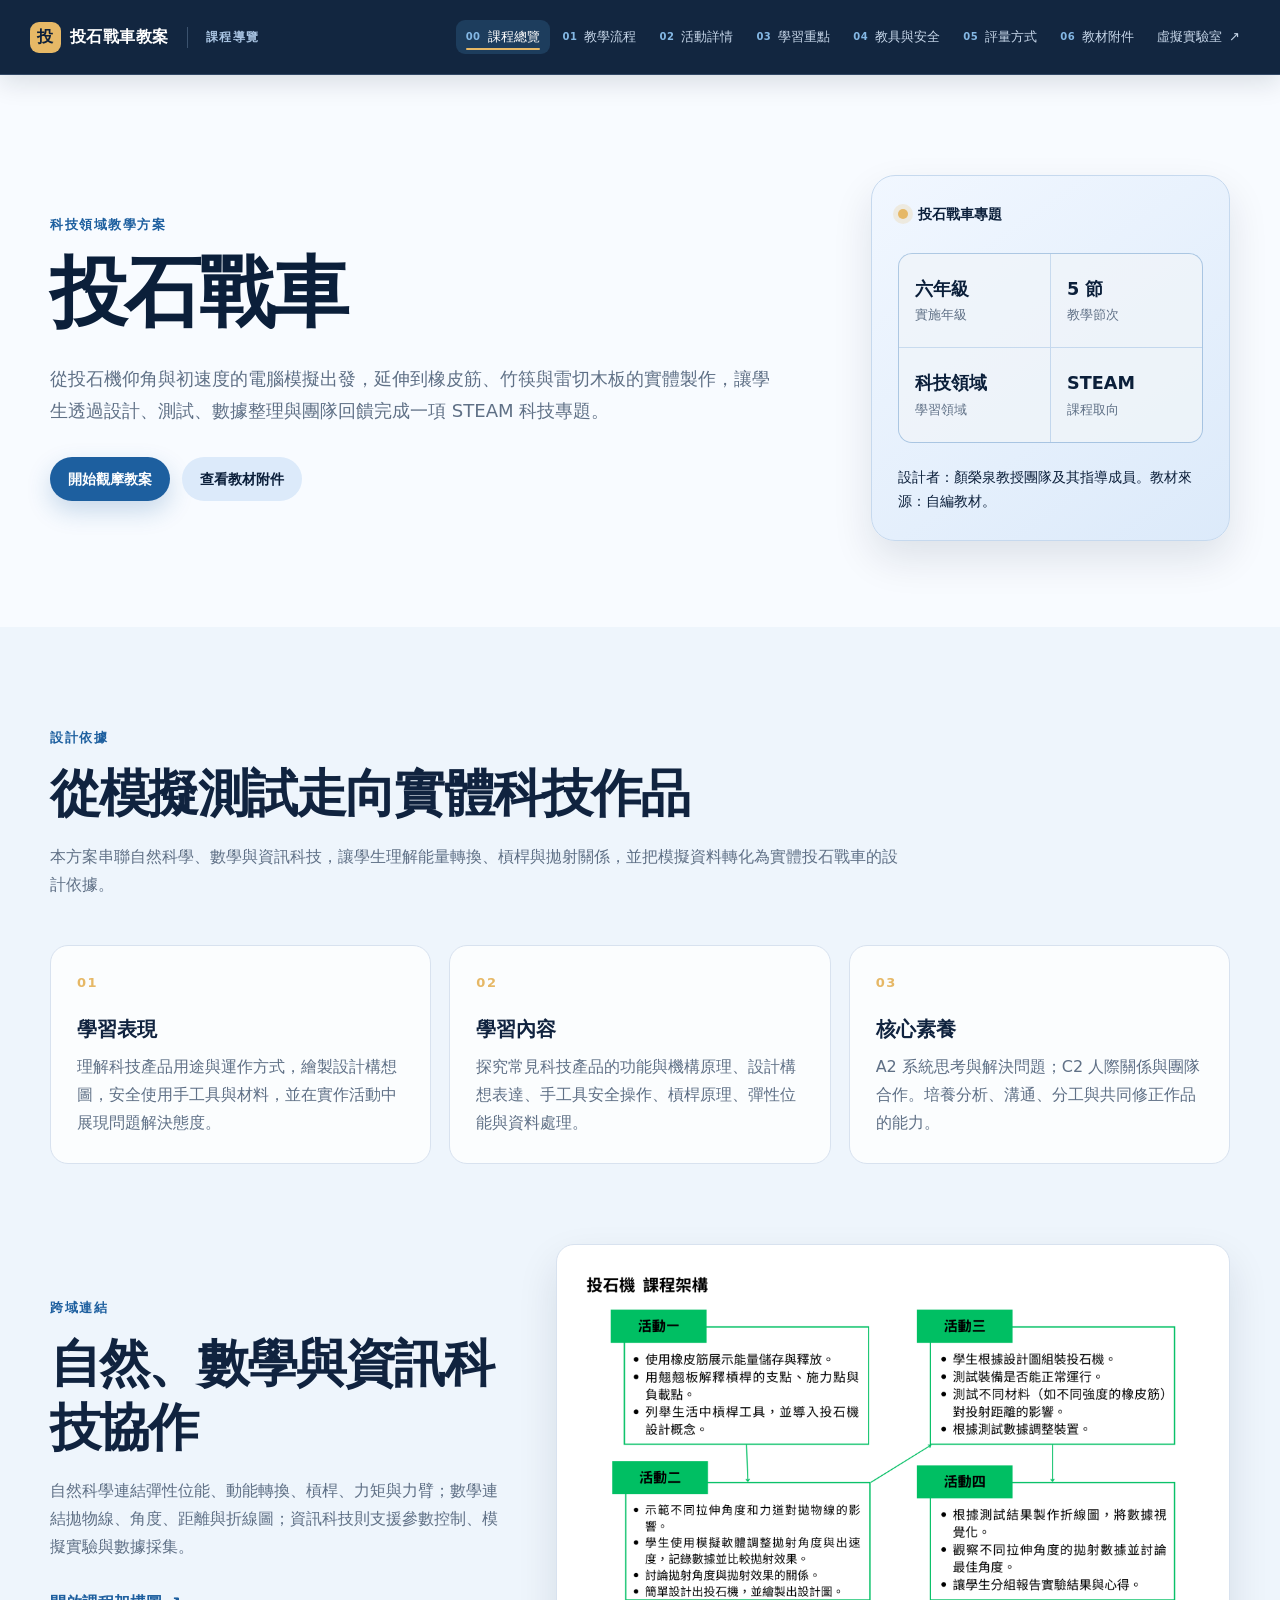
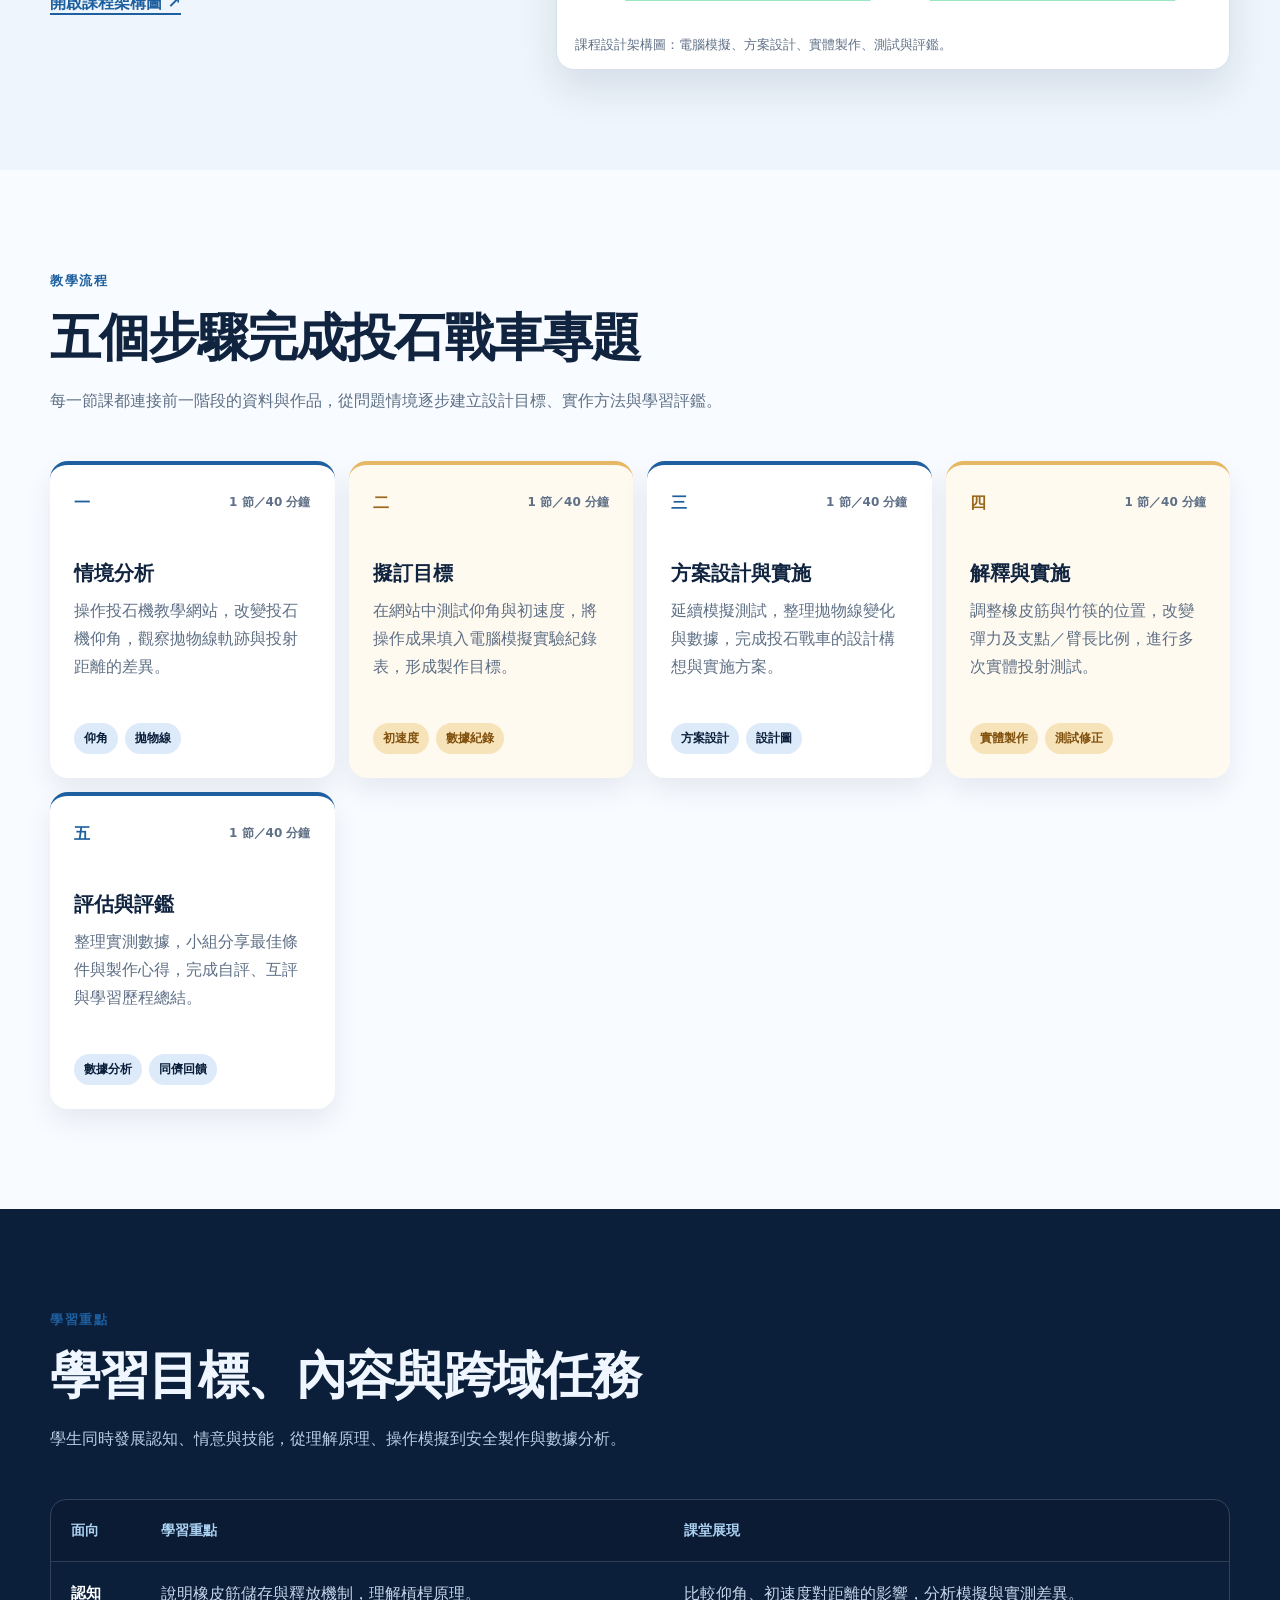
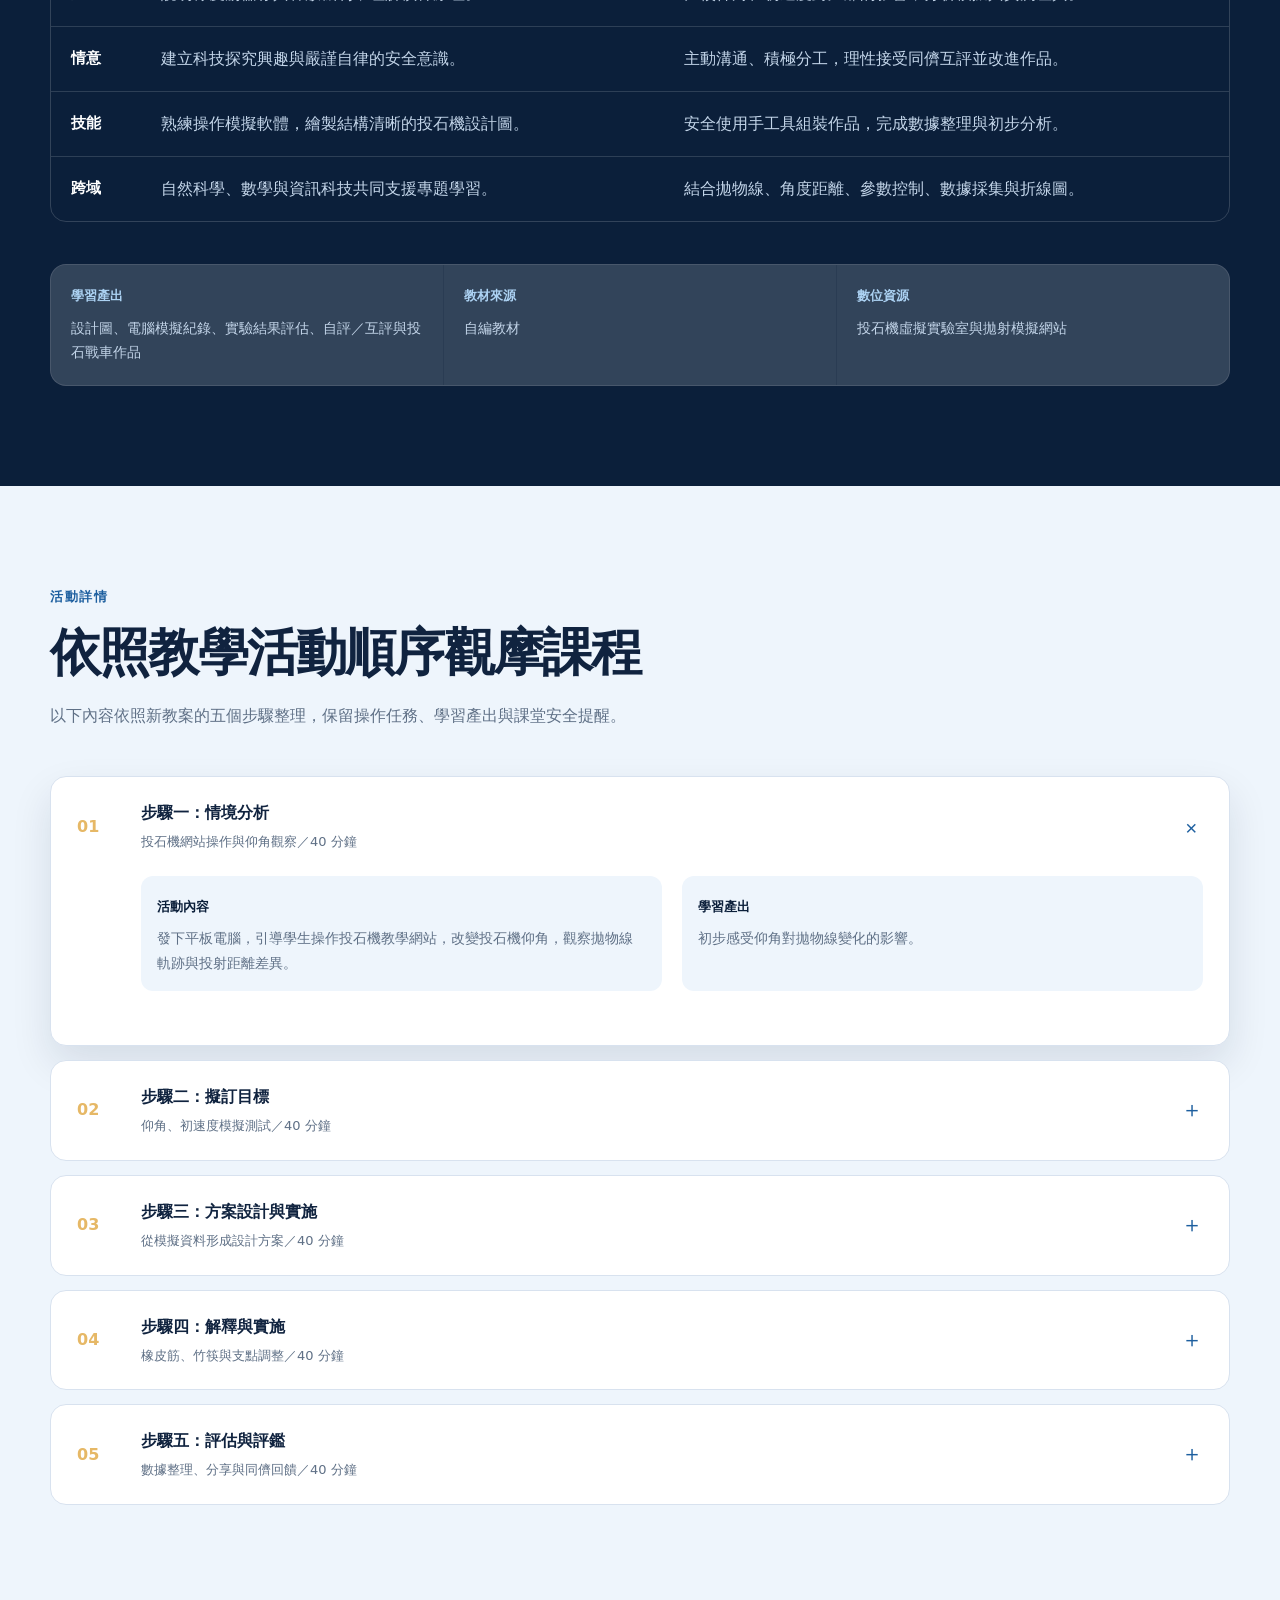
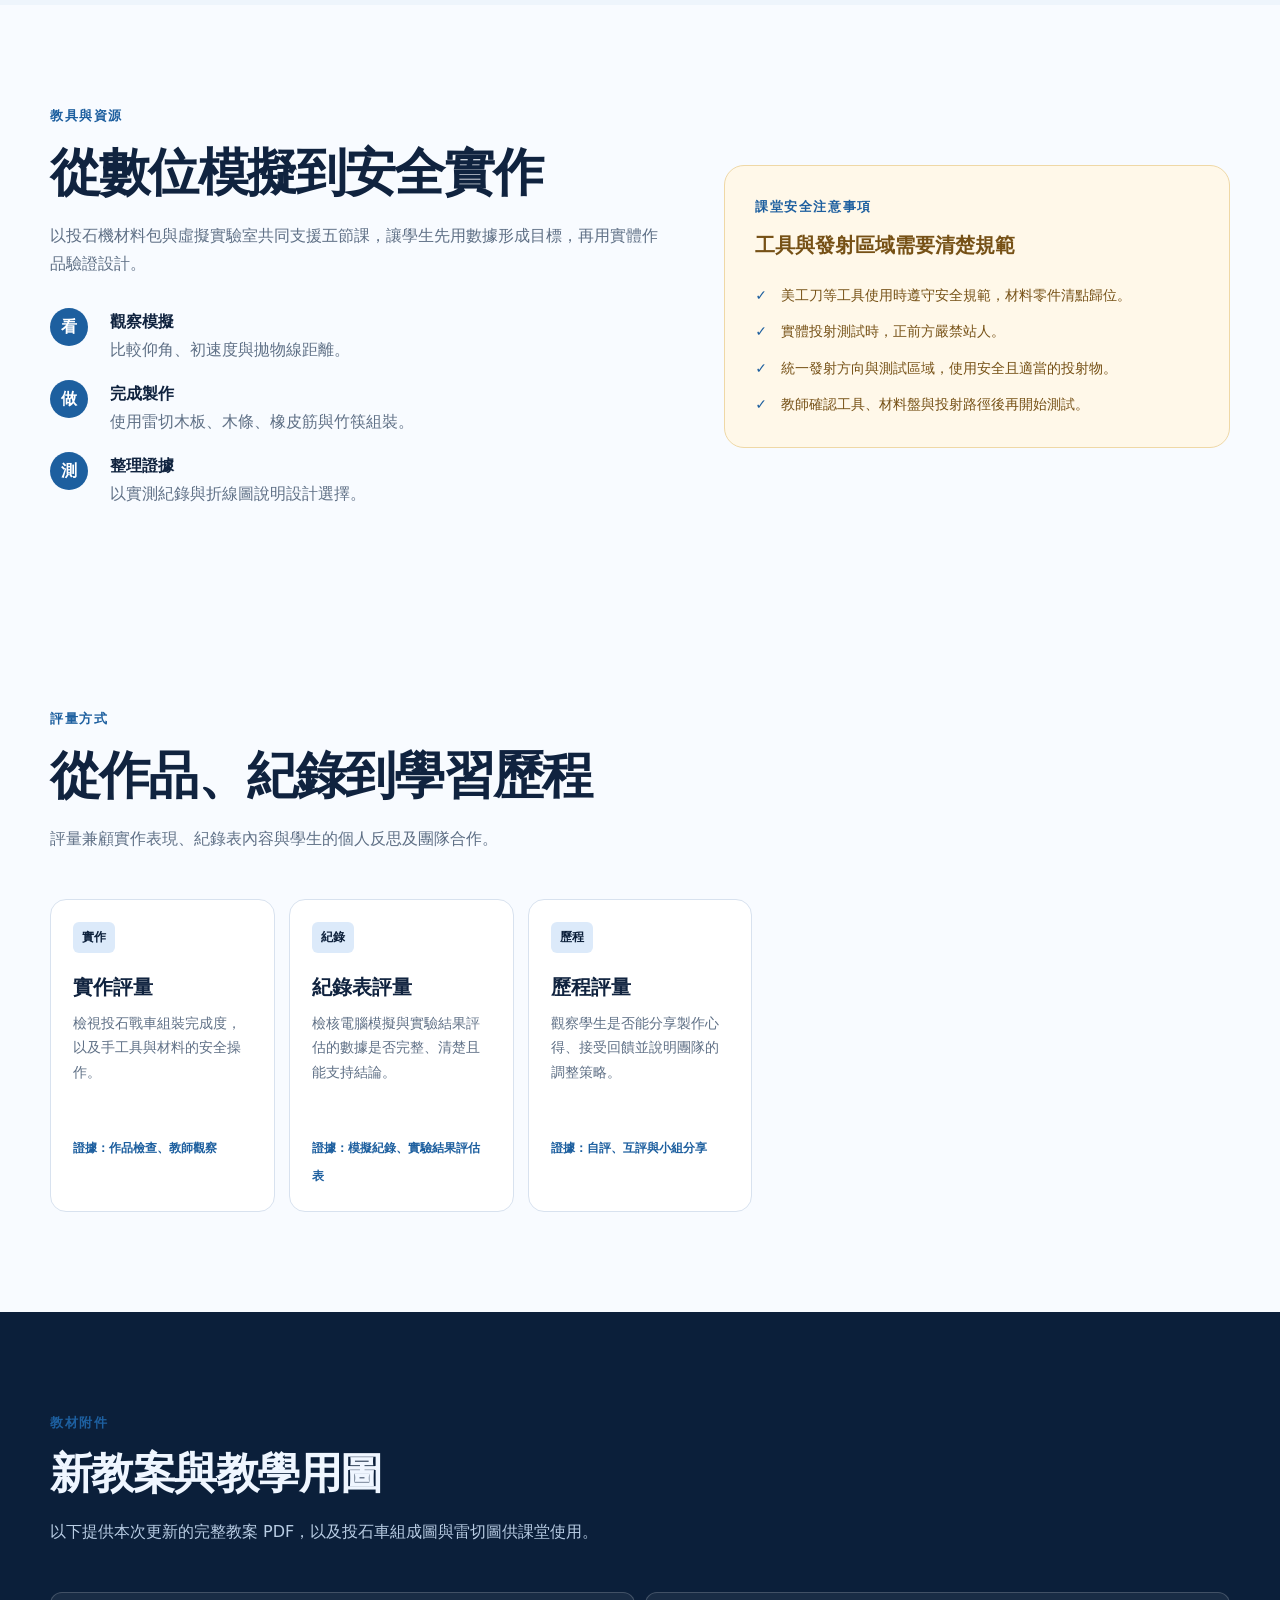
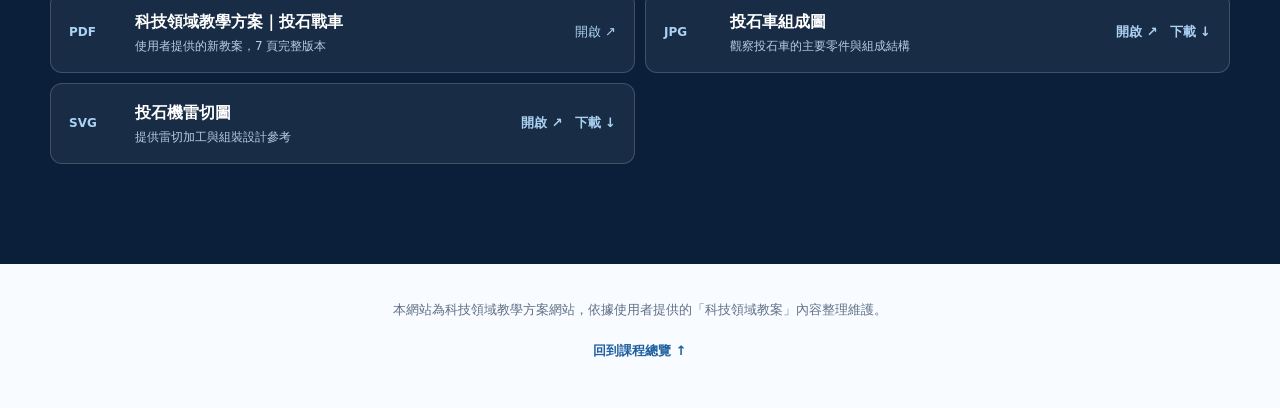
==== index.html @ be1c9f65 "Publish TBChet lesson website Co-authored-by: Manus <dev-agent@manus.ai>" ====
<!doctype html>
<html lang="zh-Hant">
  <head>
    <meta charset="utf-8" />
    <meta name="viewport" content="width=device-width, initial-scale=1" />
    <meta name="theme-color" content="#0b1f3a" />
    <link rel="icon" href="favicon.svg" type="image/svg+xml" />
    <meta name="description" content="科技領域教學方案：六年級投石戰車五節課程，結合彈性位能、槓桿、電腦模擬、實體製作與數據分析。" />
    <title>科技領域教學方案｜投石戰車</title>
    <link rel="stylesheet" href="styles.css" />
  </head>
  <body>
    <header class="site-header">
      <div class="nav-shell">
        <a class="brand" href="#overview" aria-label="回到課程總覽"><span class="brand-mark">投</span><span>投石戰車教案</span></a>
        <div class="nav-caption">課程導覽</div>
        <button class="menu-toggle" type="button" aria-expanded="false" aria-controls="main-nav" data-menu-toggle><span class="menu-icon" aria-hidden="true"><i></i><i></i><i></i></span><span>選單</span></button>
        <nav class="main-nav" id="main-nav" aria-label="教材導覽">
          <a class="nav-link active" href="#overview"><span class="nav-index">00</span>課程總覽</a>
          <a class="nav-link" href="#flow"><span class="nav-index">01</span>教學流程</a>
          <a class="nav-link" href="#lesson"><span class="nav-index">02</span>活動詳情</a>
          <a class="nav-link" href="#units"><span class="nav-index">03</span>學習重點</a>
          <a class="nav-link" href="#kit"><span class="nav-index">04</span>教具與安全</a>
          <a class="nav-link" href="#assessment"><span class="nav-index">05</span>評量方式</a>
          <a class="nav-link" href="#worksheets"><span class="nav-index">06</span>教材附件</a>
          <a class="nav-link" href="virtual-lab/">虛擬實驗室 <span aria-hidden="true">↗</span></a>
        </nav>
      </div>
    </header>

    <main>
      <section class="hero section-anchor" id="overview">
        <div class="hero-copy">
          <p class="eyebrow">科技領域教學方案</p>
          <h1>投石戰車</h1>
          <p class="lead">從投石機仰角與初速度的電腦模擬出發，延伸到橡皮筋、竹筷與雷切木板的實體製作，讓學生透過設計、測試、數據整理與團隊回饋完成一項 STEAM 科技專題。</p>
          <div class="hero-actions"><a class="button button-primary" href="#lesson">開始觀摩教案</a><a class="button button-quiet" href="#worksheets">查看教材附件</a></div>
        </div>
        <div class="hero-summary">
          <div class="summary-topline"><span class="dot"></span> 投石戰車專題</div>
          <div class="summary-grid"><div><strong>六年級</strong><span>實施年級</span></div><div><strong>5 節</strong><span>教學節次</span></div><div><strong>科技領域</strong><span>學習領域</span></div><div><strong>STEAM</strong><span>課程取向</span></div></div>
          <p class="summary-note">設計者：顏榮泉教授團隊及其指導成員。教材來源：自編教材。</p>
        </div>
      </section>

      <section class="section section-soft section-anchor" id="overview-details">
        <div class="section-heading"><p class="eyebrow">設計依據</p><h2>從模擬測試走向實體科技作品</h2><p>本方案串聯自然科學、數學與資訊科技，讓學生理解能量轉換、槓桿與拋射關係，並把模擬資料轉化為實體投石戰車的設計依據。</p></div>
        <div class="three-column">
          <article class="info-card"><span class="card-number">01</span><h3>學習表現</h3><p>理解科技產品用途與運作方式，繪製設計構想圖，安全使用手工具與材料，並在實作活動中展現問題解決態度。</p></article>
          <article class="info-card"><span class="card-number">02</span><h3>學習內容</h3><p>探究常見科技產品的功能與機構原理、設計構想表達、手工具安全操作、槓桿原理、彈性位能與資料處理。</p></article>
          <article class="info-card"><span class="card-number">03</span><h3>核心素養</h3><p>A2 系統思考與解決問題；C2 人際關係與團隊合作。培養分析、溝通、分工與共同修正作品的能力。</p></article>
        </div>
        <div class="content-split overview-split">
          <div><p class="eyebrow">跨域連結</p><h2>自然、數學與資訊科技協作</h2><p>自然科學連結彈性位能、動能轉換、槓桿、力矩與力臂；數學連結拋物線、角度、距離與折線圖；資訊科技則支援參數控制、模擬實驗與數據採集。</p><a class="text-link" href="assets/課程設計架構圖_修.png" target="_blank" rel="noreferrer">開啟課程架構圖 ↗</a></div>
          <figure class="diagram-frame"><img src="assets/課程設計架構圖_修.png" alt="投石機課程設計架構圖" /><figcaption>課程設計架構圖：電腦模擬、方案設計、實體製作、測試與評鑑。</figcaption></figure>
        </div>
      </section>

      <section class="section section-anchor" id="flow">
        <div class="section-heading section-heading-narrow"><p class="eyebrow">教學流程</p><h2>五個步驟完成投石戰車專題</h2><p>每一節課都連接前一階段的資料與作品，從問題情境逐步建立設計目標、實作方法與學習評鑑。</p></div>
        <div class="flow-grid">
          <article class="flow-card"><div class="flow-card-head"><span>一</span><span class="time">1 節／40 分鐘</span></div><h3>情境分析</h3><p>操作投石機教學網站，改變投石機仰角，觀察拋物線軌跡與投射距離的差異。</p><div class="tag-row"><span>仰角</span><span>拋物線</span></div></article>
          <article class="flow-card flow-card-accent"><div class="flow-card-head"><span>二</span><span class="time">1 節／40 分鐘</span></div><h3>擬訂目標</h3><p>在網站中測試仰角與初速度，將操作成果填入電腦模擬實驗紀錄表，形成製作目標。</p><div class="tag-row"><span>初速度</span><span>數據紀錄</span></div></article>
          <article class="flow-card"><div class="flow-card-head"><span>三</span><span class="time">1 節／40 分鐘</span></div><h3>方案設計與實施</h3><p>延續模擬測試，整理拋物線變化與數據，完成投石戰車的設計構想與實施方案。</p><div class="tag-row"><span>方案設計</span><span>設計圖</span></div></article>
          <article class="flow-card flow-card-accent"><div class="flow-card-head"><span>四</span><span class="time">1 節／40 分鐘</span></div><h3>解釋與實施</h3><p>調整橡皮筋與竹筷的位置，改變彈力及支點／臂長比例，進行多次實體投射測試。</p><div class="tag-row"><span>實體製作</span><span>測試修正</span></div></article>
          <article class="flow-card"><div class="flow-card-head"><span>五</span><span class="time">1 節／40 分鐘</span></div><h3>評估與評鑑</h3><p>整理實測數據，小組分享最佳條件與製作心得，完成自評、互評與學習歷程總結。</p><div class="tag-row"><span>數據分析</span><span>同儕回饋</span></div></article>
        </div>
      </section>

      <section class="section section-dark section-anchor" id="units">
        <div class="section-heading section-heading-narrow on-dark"><p class="eyebrow">學習重點</p><h2>學習目標、內容與跨域任務</h2><p>學生同時發展認知、情意與技能，從理解原理、操作模擬到安全製作與數據分析。</p></div>
        <div class="table-wrap"><table class="design-table"><thead><tr><th>面向</th><th>學習重點</th><th>課堂展現</th></tr></thead><tbody>
          <tr><th>認知</th><td>說明橡皮筋儲存與釋放機制，理解槓桿原理。</td><td>比較仰角、初速度對距離的影響，分析模擬與實測差異。</td></tr>
          <tr><th>情意</th><td>建立科技探究興趣與嚴謹自律的安全意識。</td><td>主動溝通、積極分工，理性接受同儕互評並改進作品。</td></tr>
          <tr><th>技能</th><td>熟練操作模擬軟體，繪製結構清晰的投石機設計圖。</td><td>安全使用手工具組裝作品，完成數據整理與初步分析。</td></tr>
          <tr><th>跨域</th><td>自然科學、數學與資訊科技共同支援專題學習。</td><td>結合拋物線、角度距離、參數控制、數據採集與折線圖。</td></tr>
        </tbody></table></div>
        <div class="standards-row"><div><strong>學習產出</strong><span>設計圖、電腦模擬紀錄、實驗結果評估、自評／互評與投石戰車作品</span></div><div><strong>教材來源</strong><span>自編教材</span></div><div><strong>數位資源</strong><span>投石機虛擬實驗室與拋射模擬網站</span></div></div>
      </section>

      <section class="section section-soft section-anchor" id="lesson">
        <div class="section-heading"><p class="eyebrow">活動詳情</p><h2>依照教學活動順序觀摩課程</h2><p>以下內容依照新教案的五個步驟整理，保留操作任務、學習產出與課堂安全提醒。</p></div>
        <div class="lesson-list">
          <details class="lesson-panel" open><summary><span class="summary-index">01</span><span><b>步驟一：情境分析</b><small>投石機網站操作與仰角觀察／40 分鐘</small></span><span class="summary-arrow">＋</span></summary><div class="lesson-body"><div class="lesson-meta"><div><b>活動內容</b><p>發下平板電腦，引導學生操作投石機教學網站，改變投石機仰角，觀察拋物線軌跡與投射距離差異。</p></div><div><b>學習產出</b><p>初步感受仰角對拋物線變化的影響。</p></div></div></div></details>
          <details class="lesson-panel"><summary><span class="summary-index">02</span><span><b>步驟二：擬訂目標</b><small>仰角、初速度模擬測試／40 分鐘</small></span><span class="summary-arrow">＋</span></summary><div class="lesson-body"><div class="lesson-meta"><div><b>活動內容</b><p>在網站中進行仰角與初速度模擬測試，將拋物線變化與操作成果完整填寫於「實驗紀錄表－電腦模擬」。</p></div><div><b>學習產出</b><p>彙整數據，作為後續實體投石機製作的目標依據。</p></div></div></div></details>
          <details class="lesson-panel"><summary><span class="summary-index">03</span><span><b>步驟三：方案設計與實施</b><small>從模擬資料形成設計方案／40 分鐘</small></span><span class="summary-arrow">＋</span></summary><div class="lesson-body"><div class="lesson-meta"><div><b>活動內容</b><p>延續仰角與初速度的模擬測試，整理拋物線變化紀錄，確認後續投石戰車的製作目標與設計方案。</p></div><div><b>學習產出</b><p>完成結構清晰、標示明確的投石機設計構想圖。</p></div></div></div></details>
          <details class="lesson-panel"><summary><span class="summary-index">04</span><span><b>步驟四：解釋與實施</b><small>橡皮筋、竹筷與支點調整／40 分鐘</small></span><span class="summary-arrow">＋</span></summary><div class="lesson-body"><div class="lesson-meta"><div><b>活動內容</b><p>改變橡皮筋與竹筷的位置，造成不同的彈力與支點／臂長比例，進行多次實體投射測試，觀察不同投石距離。</p></div><div><b>學習產出</b><p>將測試數據詳細填寫在「實驗結果評估表」。</p></div></div></div></details>
          <details class="lesson-panel"><summary><span class="summary-index">05</span><span><b>步驟五：評估與評鑑</b><small>數據整理、分享與同儕回饋／40 分鐘</small></span><span class="summary-arrow">＋</span></summary><div class="lesson-body"><div class="lesson-meta"><div><b>活動內容</b><p>整理實測數據，小組分享製作心得與最佳拋射條件，完成自評、互評表，總結單元學習歷程。</p></div><div><b>評量證據</b><p>組裝完成度、工具安全操作、模擬與實測紀錄，以及個人學習與團隊合作表達。</p></div></div></div></details>
        </div>
      </section>

      <section class="section section-anchor" id="kit"><div class="content-split kit-split"><div><p class="eyebrow">教具與資源</p><h2>從數位模擬到安全實作</h2><p>以投石機材料包與虛擬實驗室共同支援五節課，讓學生先用數據形成目標，再用實體作品驗證設計。</p><div class="kit-steps"><div><span>看</span><p><b>觀察模擬</b><br />比較仰角、初速度與拋物線距離。</p></div><div><span>做</span><p><b>完成製作</b><br />使用雷切木板、木條、橡皮筋與竹筷組裝。</p></div><div><span>測</span><p><b>整理證據</b><br />以實測紀錄與折線圖說明設計選擇。</p></div></div></div><div class="safety-card"><p class="eyebrow">課堂安全注意事項</p><h3>工具與發射區域需要清楚規範</h3><ul class="check-list"><li>美工刀等工具使用時遵守安全規範，材料零件清點歸位。</li><li>實體投射測試時，正前方嚴禁站人。</li><li>統一發射方向與測試區域，使用安全且適當的投射物。</li><li>教師確認工具、材料盤與投射路徑後再開始測試。</li></ul></div></div></section>

      <section class="section section-anchor" id="assessment"><div class="section-heading"><p class="eyebrow">評量方式</p><h2>從作品、紀錄到學習歷程</h2><p>評量兼顧實作表現、紀錄表內容與學生的個人反思及團隊合作。</p></div><div class="assessment-grid"><article class="rubric-card"><span class="rubric-icon">實作</span><h3>實作評量</h3><p>檢視投石戰車組裝完成度，以及手工具與材料的安全操作。</p><small>證據：作品檢查、教師觀察</small></article><article class="rubric-card"><span class="rubric-icon">紀錄</span><h3>紀錄表評量</h3><p>檢核電腦模擬與實驗結果評估的數據是否完整、清楚且能支持結論。</p><small>證據：模擬紀錄、實驗結果評估表</small></article><article class="rubric-card"><span class="rubric-icon">歷程</span><h3>歷程評量</h3><p>觀察學生是否能分享製作心得、接受回饋並說明團隊的調整策略。</p><small>證據：自評、互評與小組分享</small></article></div></section>

      <section class="section section-dark section-anchor" id="worksheets"><div class="section-heading section-heading-narrow worksheet-heading on-dark"><p class="eyebrow">教材附件</p><h2>新教案與教學用圖</h2><p>以下提供本次更新的完整教案 PDF，以及投石車組成圖與雷切圖供課堂使用。</p></div><div class="resource-list"><a class="resource-item" href="assets/科技領域教案.pdf" target="_blank" rel="noreferrer"><span class="file-type">PDF</span><span><b>科技領域教學方案｜投石戰車</b><small>使用者提供的新教案，7 頁完整版本</small></span><span>開啟 ↗</span></a><div class="resource-item resource-item-with-actions"><span class="file-type">JPG</span><span><b>投石車組成圖</b><small>觀察投石車的主要零件與組成結構</small></span><span class="resource-actions"><a href="assets/投石車組成圖.jpg" target="_blank" rel="noreferrer">開啟 ↗</a><a href="assets/投石車組成圖.jpg" download>下載 ↓</a></span></div><div class="resource-item resource-item-with-actions"><span class="file-type">SVG</span><span><b>投石機雷切圖</b><small>提供雷切加工與組裝設計參考</small></span><span class="resource-actions"><a href="assets/投石機雷切圖V3.svg" target="_blank" rel="noreferrer">開啟 ↗</a><a href="assets/投石機雷切圖V3.svg" download>下載 ↓</a></span></div></div></section>
    </main>
    <footer class="site-footer"><p>本網站為科技領域教學方案網站，依據使用者提供的「科技領域教案」內容整理維護。</p><a href="#overview">回到課程總覽 ↑</a></footer>
    <script src="script.js"></script>
  </body>
</html>
---- styles.css ----
:root {
  --ink: #10233f;
  --muted: #5f7086;
  --line: #d8e2ef;
  --paper: #f8fbff;
  --soft: #eef5fc;
  --mist: #dceafa;
  --navy: #0b1f3a;
  --navy-deep: #07152a;
  --blue: #1d5f9f;
  --blue-light: #4d9bd1;
  --gold: #e6b866;
  --white: #ffffff;
  --radius: 18px;
  --shadow: 0 18px 40px rgba(11, 31, 58, 0.11);
}

* { box-sizing: border-box; }
html { scroll-behavior: smooth; }
body { margin: 0; color: var(--ink); background: var(--paper); font-family: "Noto Sans TC", "Microsoft JhengHei", system-ui, sans-serif; font-size: 16px; line-height: 1.75; }
a { color: inherit; }
button, a { -webkit-tap-highlight-color: transparent; }
.site-header { position: sticky; top: 0; z-index: 10; color: #f5f9ff; background: rgba(11, 31, 58, 0.97); border-bottom: 1px solid rgba(164, 197, 231, 0.22); box-shadow: 0 8px 24px rgba(7, 21, 42, 0.12); backdrop-filter: blur(16px); }
.nav-shell { width: min(1220px, calc(100% - 40px)); margin: 0 auto; min-height: 74px; display: flex; align-items: center; gap: 18px; }
.brand { display: inline-flex; align-items: center; gap: 9px; font-weight: 900; text-decoration: none; white-space: nowrap; letter-spacing: 0.03em; color: #fff; }
.brand-mark { display: grid; place-items: center; width: 31px; height: 31px; border-radius: 9px; color: var(--navy); background: var(--gold); font-weight: 900; }
.nav-caption { padding-left: 18px; border-left: 1px solid rgba(164, 197, 231, 0.28); color: #a9c4e2; font-size: 12px; font-weight: 800; letter-spacing: .12em; white-space: nowrap; }
.main-nav { display: flex; align-items: center; justify-content: flex-end; gap: 3px; flex: 1; }
.nav-link { position: relative; display: inline-flex; align-items: center; gap: 7px; padding: 9px 10px; border-radius: 9px; color: #c7d7ea; text-decoration: none; font-size: 13px; line-height: 1.3; transition: background .2s, color .2s, transform .2s; white-space: nowrap; }
.nav-link:hover, .nav-link.active { color: #fff; background: rgba(77, 155, 209, 0.2); }
.nav-link.active::after { content: ""; position: absolute; right: 10px; bottom: 4px; left: 10px; height: 2px; border-radius: 99px; background: var(--gold); }
.nav-index { color: #84b8e5; font-size: 10px; font-weight: 900; letter-spacing: .05em; }
.nav-link-external { color: #f1d18c; }
.menu-toggle { border: 1px solid rgba(230, 184, 102, .8); border-radius: 999px; color: #f5d99c; background: transparent; font: inherit; font-size: 13px; white-space: nowrap; cursor: pointer; }
.menu-toggle { display: none; align-items: center; gap: 8px; padding: 8px 12px; }
.menu-icon { display: grid; gap: 3px; }
.menu-icon i { display: block; width: 15px; height: 2px; border-radius: 2px; background: currentColor; }
.section-anchor { scroll-margin-top: 100px; }
.hero { width: min(1180px, calc(100% - 40px)); margin: 0 auto; padding: 100px 0 86px; display: grid; grid-template-columns: minmax(0, 1.35fr) minmax(340px, .65fr); gap: 76px; align-items: center; }
.eyebrow { margin: 0 0 12px; color: var(--blue); font-size: 13px; font-weight: 900; letter-spacing: .12em; }
h1, h2, h3, p { margin-top: 0; }
h1 { max-width: 820px; margin-bottom: 26px; color: var(--navy); font-size: clamp(2.65rem, 6vw, 5rem); line-height: 1.15; letter-spacing: -.04em; }
h2 { margin-bottom: 18px; font-size: clamp(2rem, 4vw, 3.25rem); line-height: 1.25; letter-spacing: -.035em; }
h3 { margin-bottom: 10px; font-size: 1.25rem; line-height: 1.4; }
.lead { max-width: 720px; margin-bottom: 30px; color: var(--muted); font-size: 1.13rem; }
.hero-actions { display: flex; gap: 12px; flex-wrap: wrap; }
.button { display: inline-flex; align-items: center; justify-content: center; min-height: 44px; padding: 10px 18px; border-radius: 999px; text-decoration: none; font-weight: 800; font-size: 14px; transition: transform .2s, background .2s, color .2s; }
.button:hover { transform: translateY(-2px); }
.button-primary { color: var(--white); background: var(--blue); box-shadow: 0 10px 24px rgba(29,95,159,.22); }
.button-primary:hover { background: var(--navy); }
.button-quiet { color: var(--navy); background: var(--mist); }
.button-outline { color: #fff; border: 1px solid rgba(255,255,255,.52); }
.button-outline:hover { color: var(--navy); background: #fff; }
.hero-summary { padding: 26px; border: 1px solid #c6d9ee; border-radius: 24px; background: linear-gradient(145deg, #f1f7ff, #dceafa); box-shadow: var(--shadow); }
.summary-topline { display: flex; align-items: center; gap: 10px; margin-bottom: 26px; color: var(--navy); font-size: 14px; font-weight: 900; }
.dot { width: 10px; height: 10px; border-radius: 50%; background: var(--gold); box-shadow: 0 0 0 5px rgba(230,184,102,.2); }
.summary-grid { display: grid; grid-template-columns: 1fr 1fr; gap: 1px; overflow: hidden; border: 1px solid rgba(29,95,159,.16); border-radius: 14px; background: rgba(29,95,159,.16); }
.summary-grid div { padding: 20px 16px; background: rgba(255,255,255,.7); }
.summary-grid strong, .summary-grid span { display: block; }
.summary-grid strong { color: var(--navy); font-size: 1.1rem; }
.summary-grid span { color: var(--muted); font-size: 13px; }
.summary-note { margin: 22px 0 0; color: var(--navy); font-size: 14px; }
.section { padding: 100px max(20px, calc((100% - 1180px) / 2)); }
.section-soft { background: var(--soft); }
.section-dark { color: #eff6ff; background: var(--navy); }
.section-heading { max-width: 850px; margin-bottom: 46px; }
.section-heading p:not(.eyebrow) { color: var(--muted); }
.on-dark p:not(.eyebrow) { color: #b9cde4; }
.section-heading-narrow { max-width: 730px; }
.worksheet-heading { max-width: none; }
.worksheet-heading h2 { white-space: nowrap; font-size: clamp(1rem, 4.6vw, 2.7rem); }
.three-column { display: grid; grid-template-columns: repeat(3, 1fr); gap: 18px; }
.info-card { padding: 26px; border: 1px solid var(--line); border-radius: var(--radius); background: rgba(255,255,255,.78); }
.info-card p { margin-bottom: 0; color: var(--muted); }
.card-number { display: block; margin-bottom: 20px; color: var(--gold); font-size: 13px; font-weight: 900; letter-spacing: .12em; }
.content-split { display: grid; grid-template-columns: minmax(0, 0.8fr) minmax(0, 1.2fr); gap: 56px; align-items: center; }
.overview-split { margin-top: 80px; }
.overview-split p:not(.eyebrow) { color: var(--muted); }
.text-link { display: inline-block; margin-top: 12px; color: var(--blue); font-weight: 900; text-decoration-thickness: 2px; text-underline-offset: 5px; }
.diagram-frame { margin: 0; padding: 10px; border: 1px solid var(--line); border-radius: 18px; background: #fff; box-shadow: var(--shadow); }
.diagram-frame img { display: block; width: 100%; border-radius: 10px; }
.diagram-frame figcaption { padding: 12px 8px 2px; color: var(--muted); font-size: 13px; }
.flow-grid { display: grid; grid-template-columns: repeat(4, 1fr); gap: 14px; }
.flow-card { min-height: 300px; padding: 24px; border-top: 4px solid var(--blue); border-radius: var(--radius); background: #fff; box-shadow: 0 12px 28px rgba(11,31,58,.08); }
.flow-card-accent { border-top-color: var(--gold); background: #fffaf0; }
.flow-card-head { display: flex; align-items: center; justify-content: space-between; margin-bottom: 42px; color: var(--blue); font-weight: 900; }
.flow-card-accent .flow-card-head { color: #9a681b; }
.time { color: var(--muted); font-size: 12px; font-weight: 700; }
.flow-card p { min-height: 110px; color: var(--muted); }
.tag-row { display: flex; gap: 7px; flex-wrap: wrap; }
.tag-row span { padding: 5px 10px; border-radius: 999px; color: var(--navy); background: var(--mist); font-size: 12px; font-weight: 800; }
.flow-card-accent .tag-row span { color: #80500d; background: #f7e3b9; }
.table-wrap { overflow-x: auto; border: 1px solid rgba(255,255,255,.16); border-radius: 16px; }
.design-table { width: 100%; min-width: 760px; border-collapse: collapse; text-align: left; }
.design-table th, .design-table td { padding: 18px 20px; border-bottom: 1px solid rgba(255,255,255,.14); vertical-align: top; }
.design-table thead th { color: #acd2f3; background: rgba(0,0,0,.12); font-size: 14px; }
.design-table tbody tr:last-child th, .design-table tbody tr:last-child td { border-bottom: 0; }
.design-table tbody th { color: #fff; font-size: 15px; }
.design-table tbody td { color: #c3d5e9; }
.standards-row { display: grid; grid-template-columns: repeat(3, 1fr); gap: 1px; margin-top: 42px; border: 1px solid rgba(255,255,255,.14); border-radius: 16px; overflow: hidden; background: rgba(255,255,255,.13); }
.standards-row div { padding: 20px; background: rgba(255,255,255,.04); }
.standards-row strong, .standards-row span { display: block; }
.standards-row strong { margin-bottom: 8px; color: #acd2f3; font-size: 13px; }
.standards-row span { color: #c3d5e9; font-size: 14px; }
.lesson-list { display: grid; gap: 14px; }
.lesson-panel { border: 1px solid var(--line); border-radius: 16px; background: #fff; overflow: hidden; }
.lesson-panel[open] { box-shadow: var(--shadow); }
.lesson-panel summary { display: grid; grid-template-columns: 48px 1fr 28px; align-items: center; gap: 16px; padding: 22px 26px; cursor: pointer; list-style: none; }
.lesson-panel summary::-webkit-details-marker { display: none; }
.summary-index { color: var(--gold); font-weight: 900; }
.lesson-panel summary b, .lesson-panel summary small { display: block; }
.lesson-panel summary small { margin-top: 4px; color: var(--muted); font-size: 13px; }
.summary-arrow { color: var(--blue); font-size: 22px; text-align: right; }
.lesson-panel[open] .summary-arrow { transform: rotate(45deg); }
.lesson-body { padding: 0 26px 28px 90px; }
.lesson-meta { display: grid; grid-template-columns: 1fr 1fr; gap: 20px; margin-bottom: 26px; }
.lesson-meta div { padding: 16px; border-radius: 12px; background: var(--soft); }
.lesson-meta b { color: var(--navy); font-size: 13px; }
.lesson-meta p { margin: 6px 0 0; color: var(--muted); font-size: 14px; }
.step-list { display: grid; gap: 12px; margin: 0; padding-left: 20px; }
.step-list li { padding-left: 8px; }
.step-list b, .step-list span { display: block; }
.step-list b { color: var(--ink); }
.step-list span { color: var(--muted); font-size: 14px; }
.assessment-note { margin: 26px 0 0; padding-top: 18px; border-top: 1px solid var(--line); color: var(--muted); font-size: 14px; }
.kit-split { grid-template-columns: 1.1fr .9fr; }
.kit-split > div:first-child > p:not(.eyebrow) { max-width: 650px; color: var(--muted); }
.kit-steps { display: grid; gap: 16px; margin-top: 30px; }
.kit-steps > div { display: grid; grid-template-columns: 44px 1fr; gap: 16px; align-items: start; }
.kit-steps span { display: grid; place-items: center; width: 38px; height: 38px; border-radius: 50%; color: #fff; background: var(--blue); font-weight: 900; }
.kit-steps p { margin: 0; color: var(--muted); }
.kit-steps b { color: var(--ink); }
.safety-card { padding: 30px; border: 1px solid #efd8a6; border-radius: 20px; background: #fff8e9; }
.safety-card h3 { color: #765116; }
.check-list { display: grid; gap: 12px; margin: 24px 0 0; padding: 0; list-style: none; color: #765116; }
.check-list li { position: relative; padding-left: 26px; font-size: 14px; }
.check-list li::before { content: "✓"; position: absolute; left: 0; color: var(--blue); font-weight: 900; }
.assessment-grid { display: grid; grid-template-columns: repeat(5, 1fr); gap: 14px; }
.rubric-card { padding: 22px; border: 1px solid var(--line); border-radius: 16px; background: #fff; }
.rubric-icon { display: inline-flex; padding: 5px 9px; border-radius: 6px; color: var(--navy); background: var(--mist); font-size: 12px; font-weight: 900; }
.rubric-card h3 { margin-top: 20px; }
.rubric-card p { min-height: 108px; color: var(--muted); font-size: 14px; }
.rubric-card small { color: var(--blue); font-size: 12px; font-weight: 800; }
.assessment-link-row { display: flex; gap: 12px; margin-top: 26px; flex-wrap: wrap; }
.resource-list { display: grid; grid-template-columns: 1fr 1fr; gap: 10px; }
.resource-item { display: grid; grid-template-columns: 52px 1fr auto; gap: 14px; align-items: center; padding: 15px 18px; border: 1px solid rgba(255,255,255,.18); border-radius: 12px; color: #fff; background: rgba(255,255,255,.06); text-decoration: none; }
.resource-item:hover { background: rgba(255,255,255,.13); }
.file-type { color: #acd2f3; font-size: 12px; font-weight: 900; }
.resource-item b, .resource-item small { display: block; }
.resource-item small { color: #b9cde4; font-size: 12px; }
.resource-item > span:last-child { color: #acd2f3; font-size: 13px; white-space: nowrap; }
.resource-actions { display: flex; align-items: center; gap: 12px; }
.resource-actions a { color: #acd2f3; font-size: 13px; font-weight: 800; text-decoration: none; }
.resource-actions a:hover { color: #fff; }
.site-footer { width: min(1180px, calc(100% - 40px)); margin: 0 auto; padding: 34px 0 46px; color: var(--muted); font-size: 13px; text-align: center; }
.site-footer p { max-width: 900px; margin: 0 auto; line-height: 1.8; }
.site-footer a { display: inline-block; margin-top: 18px; color: var(--blue); font-weight: 800; text-decoration: none; white-space: nowrap; }
@media (max-width: 1120px) {
  .nav-shell { flex-wrap: wrap; gap: 12px; padding: 13px 0; }
  .brand { margin-right: auto; }
  .nav-caption { display: none; }
  .menu-toggle { display: inline-flex; }
  .main-nav { order: 4; flex-basis: 100%; justify-content: flex-start; display: none; padding: 8px; border: 1px solid rgba(164,197,231,.2); border-radius: 14px; background: rgba(7,21,42,.58); }
  .main-nav.is-open { display: grid; grid-template-columns: repeat(3, 1fr); }
  .nav-link { padding: 12px 10px; }
  .hero { grid-template-columns: 1fr; gap: 42px; padding-top: 72px; }
  .flow-grid { grid-template-columns: 1fr 1fr; }
  .assessment-grid { grid-template-columns: repeat(3, 1fr); }
  .rubric-card p { min-height: auto; }
}
@media (max-width: 680px) {
  .nav-shell, .hero, .site-footer { width: min(100% - 28px, 1180px); }
  .site-header { position: sticky; }
  .menu-toggle { padding: 8px 10px; font-size: 12px; }
  .main-nav.is-open { grid-template-columns: 1fr 1fr; gap: 3px; }
  .nav-link { min-height: 44px; font-size: 13px; }
  .nav-link-external { grid-column: 1 / -1; }
  .section { padding: 72px 14px; }
  h1 { font-size: clamp(2.4rem, 12vw, 3.7rem); }
  .lead { font-size: 1rem; }
  .hero-summary { padding: 20px; }
  .three-column, .content-split, .kit-split, .flow-grid, .assessment-grid, .resource-list, .standards-row { grid-template-columns: 1fr; }
  .overview-split { margin-top: 54px; }
  .lesson-panel summary { grid-template-columns: 34px 1fr 24px; padding: 18px; gap: 10px; }
  .lesson-body { padding: 0 18px 22px 62px; }
  .lesson-meta { grid-template-columns: 1fr; gap: 10px; }
  .resource-item { grid-template-columns: 45px 1fr; align-items: start; }
  .resource-item > span:last-child, .resource-actions { grid-column: 2; justify-content: flex-start; }
  .site-footer { width: min(100% - 28px, 1180px); }
}
@media print {
  .site-header, .hero-actions, .assessment-link-row { display: none !important; }
  .hero, .section { padding: 28px 0; }
  .section-dark { color: #10233f; background: #fff; }
  .on-dark p:not(.eyebrow), .design-table tbody td, .standards-row span { color: #5f7086; }
  .design-table thead th { color: #10233f; background: #eef5fc; }
  .design-table th, .design-table td, .standards-row { border-color: #d8e2ef; }
  .standards-row div { background: #fff; }
  .standards-row strong, .design-table tbody th { color: #10233f; }
  .lesson-panel:not([open]) { display: block; }
  .lesson-body { display: block; }
  a { text-decoration: none; }
}
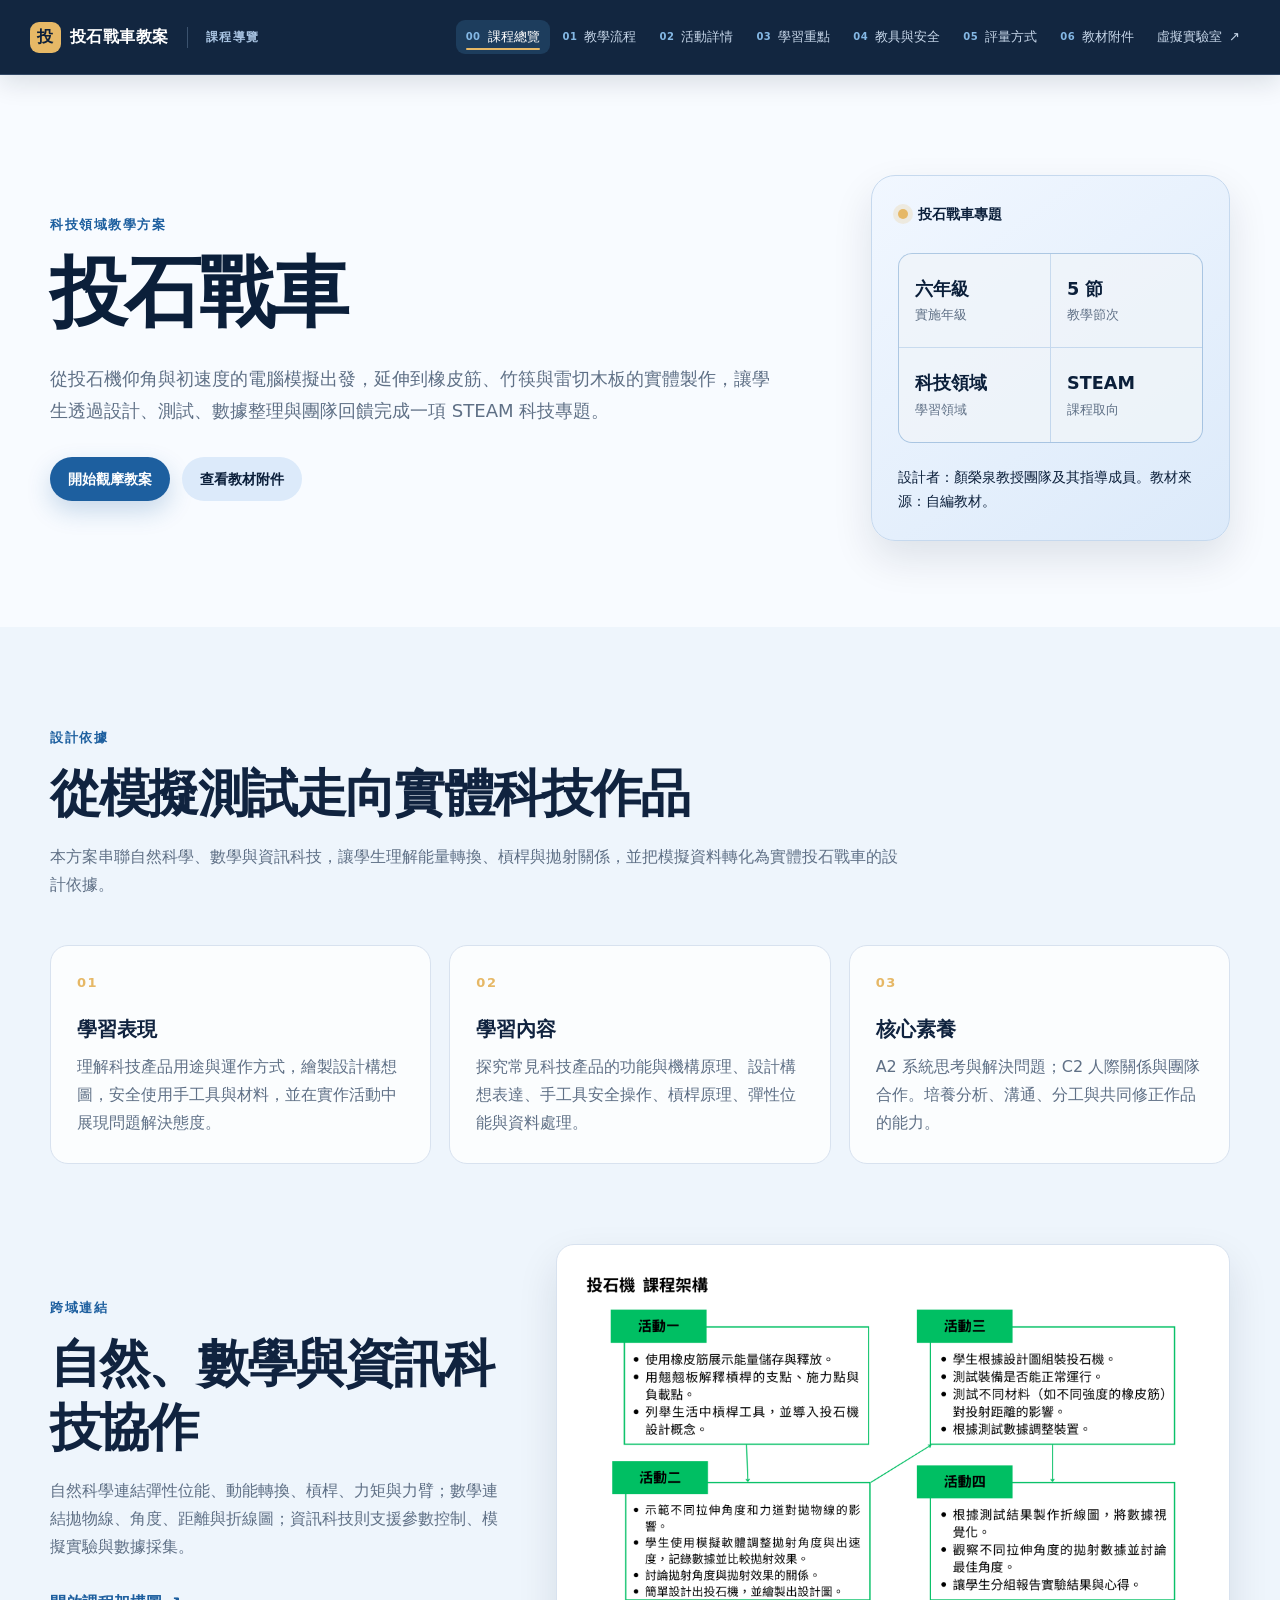
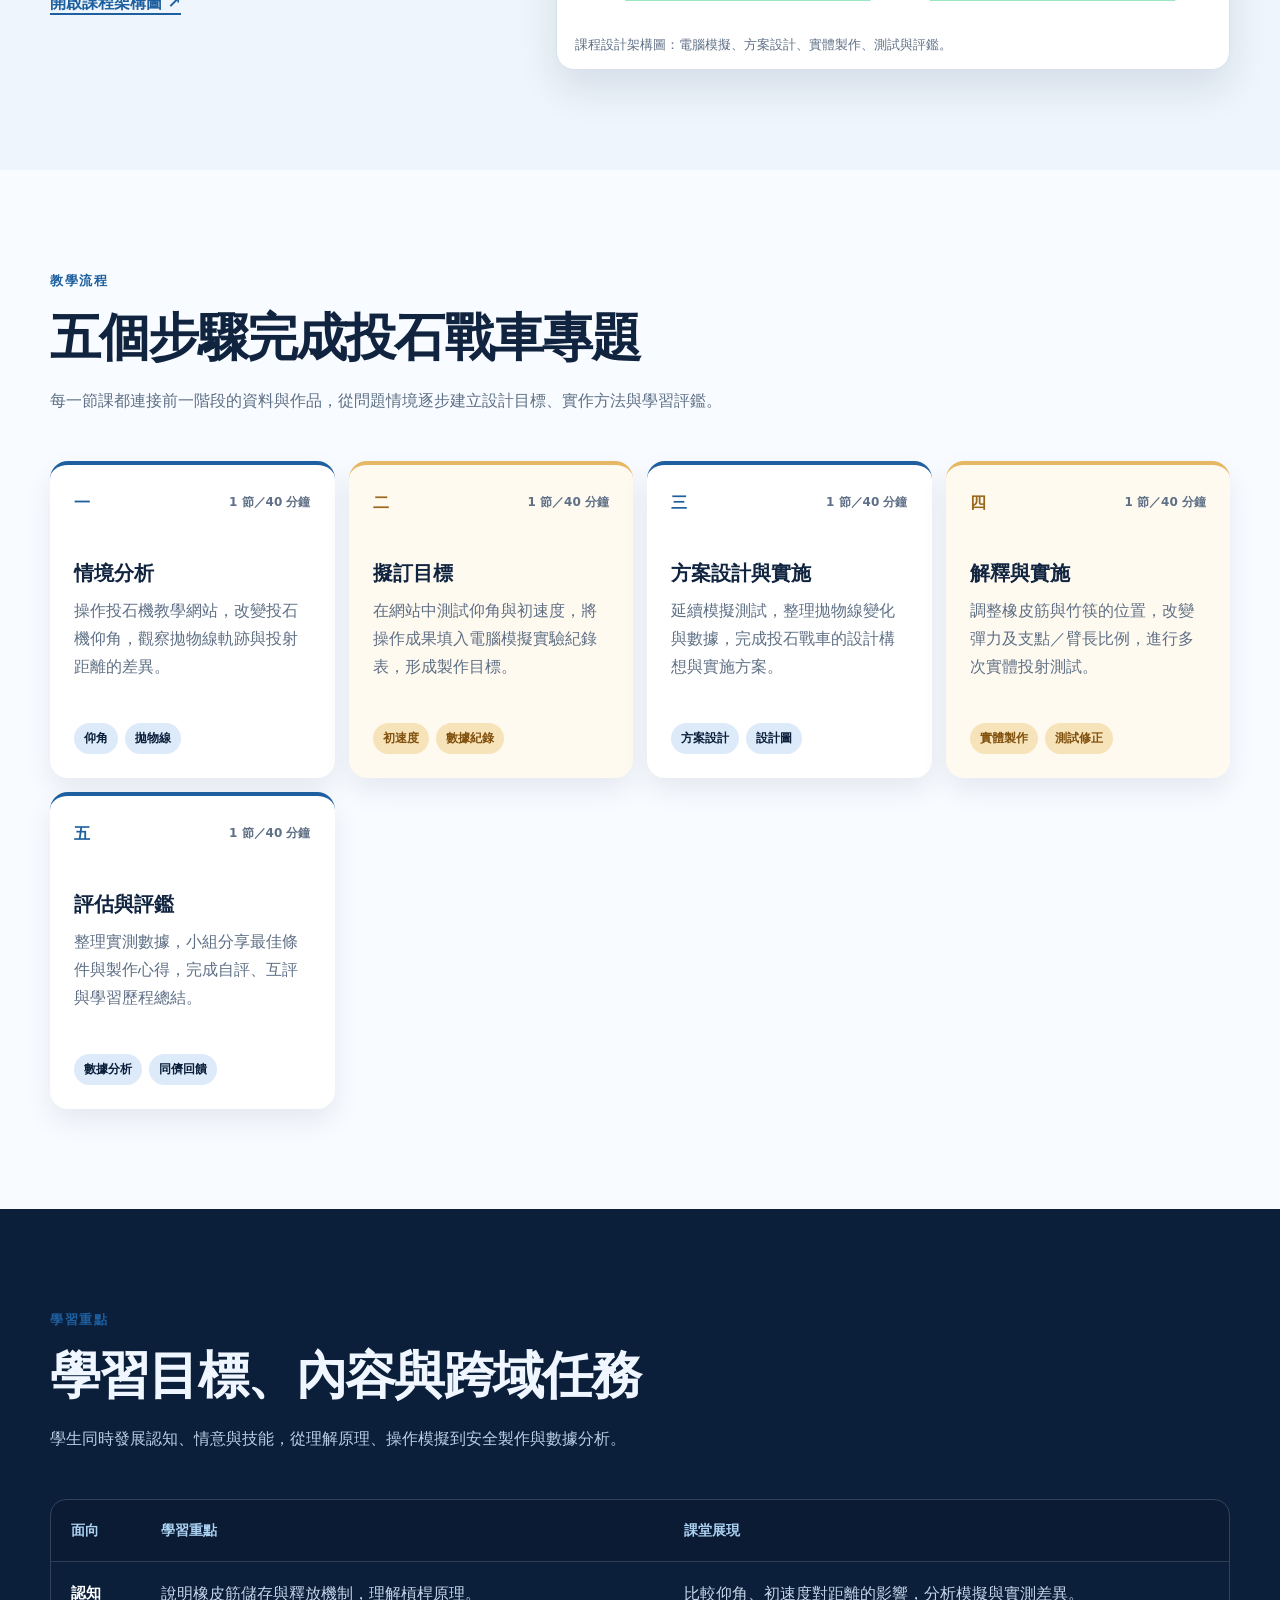
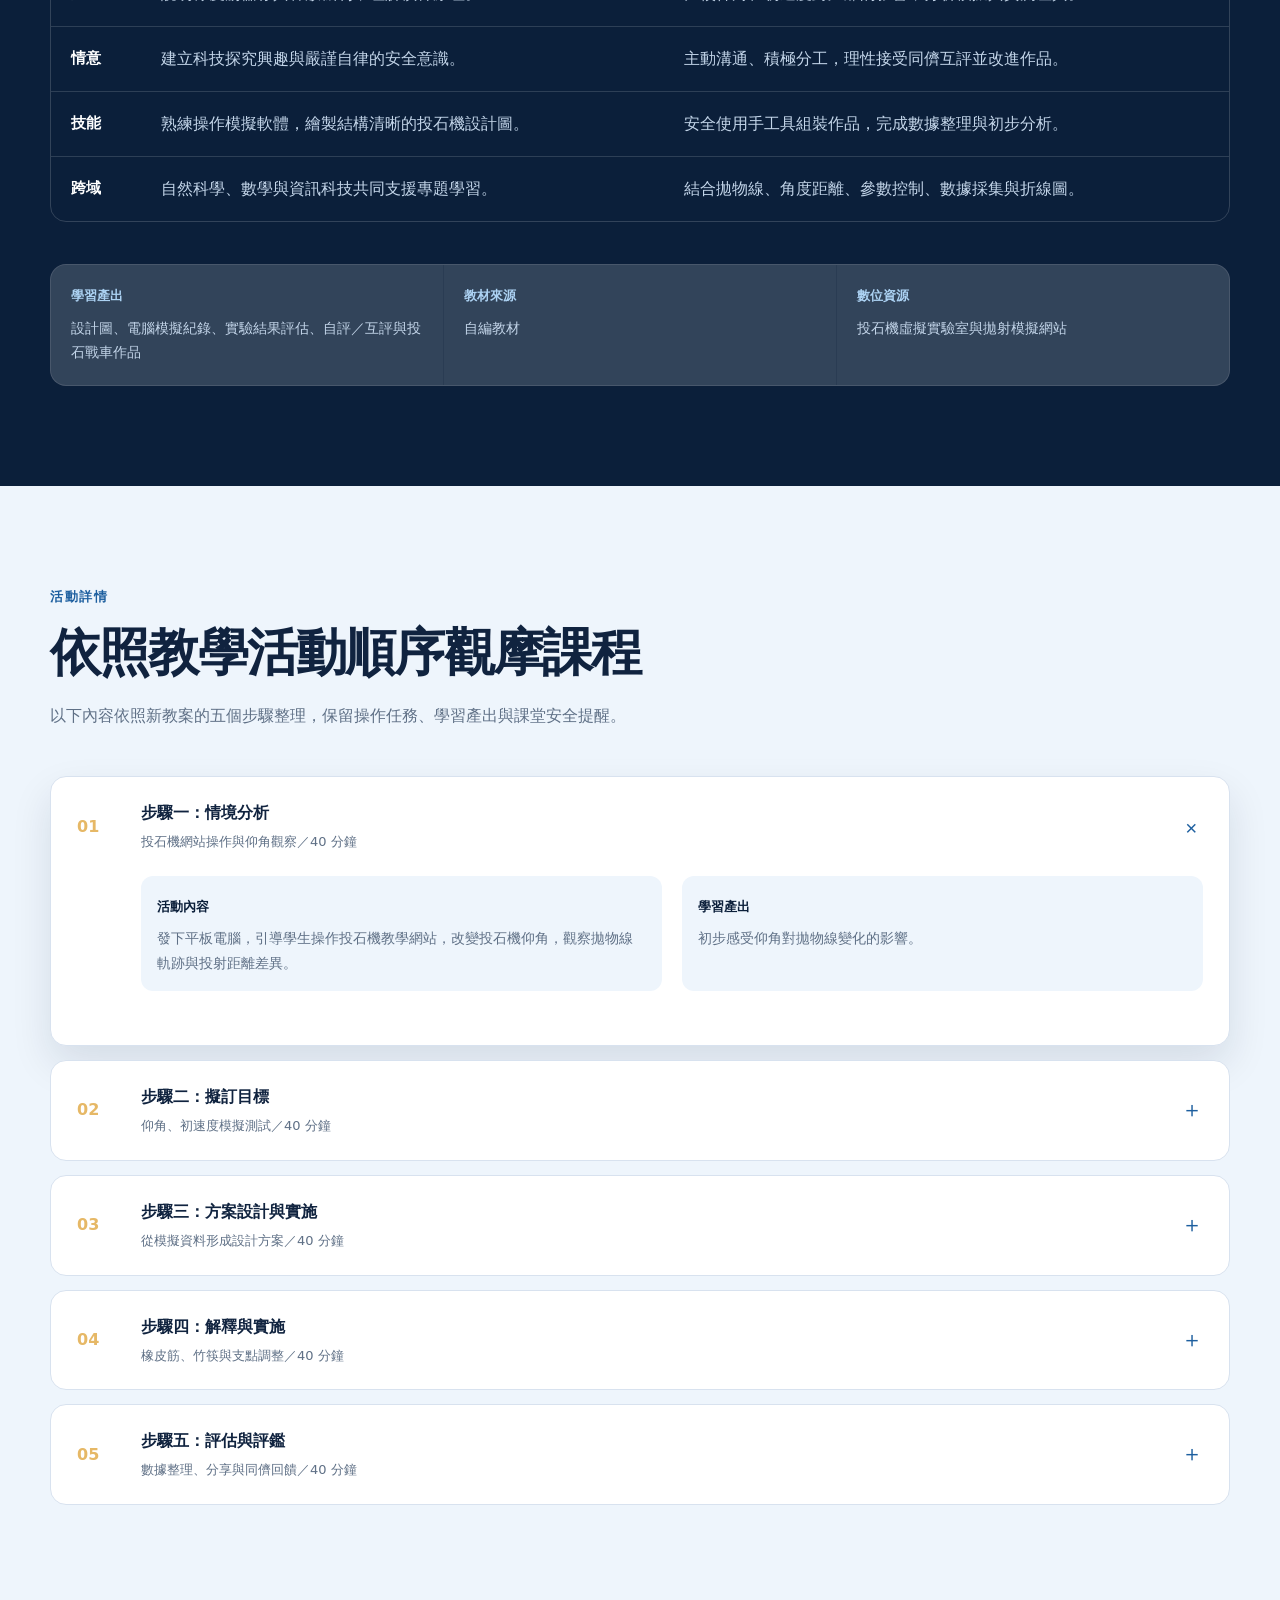
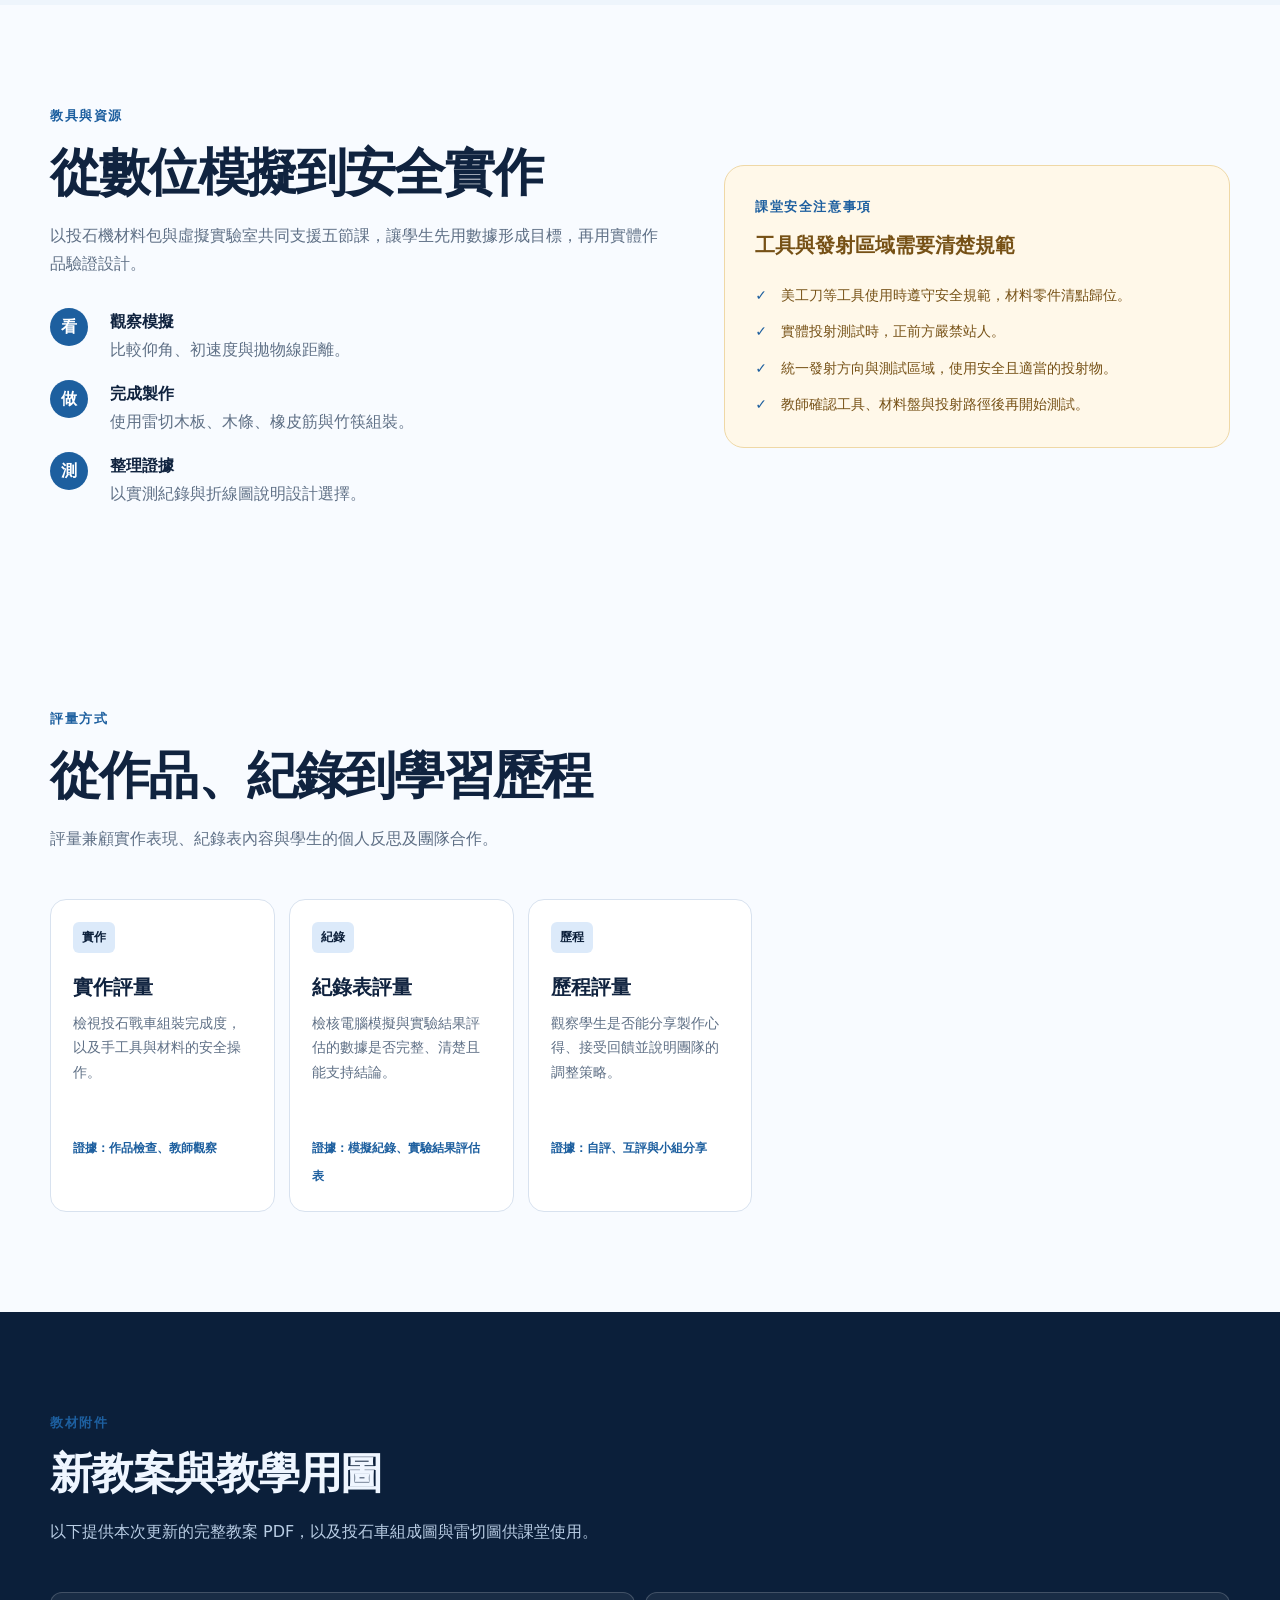
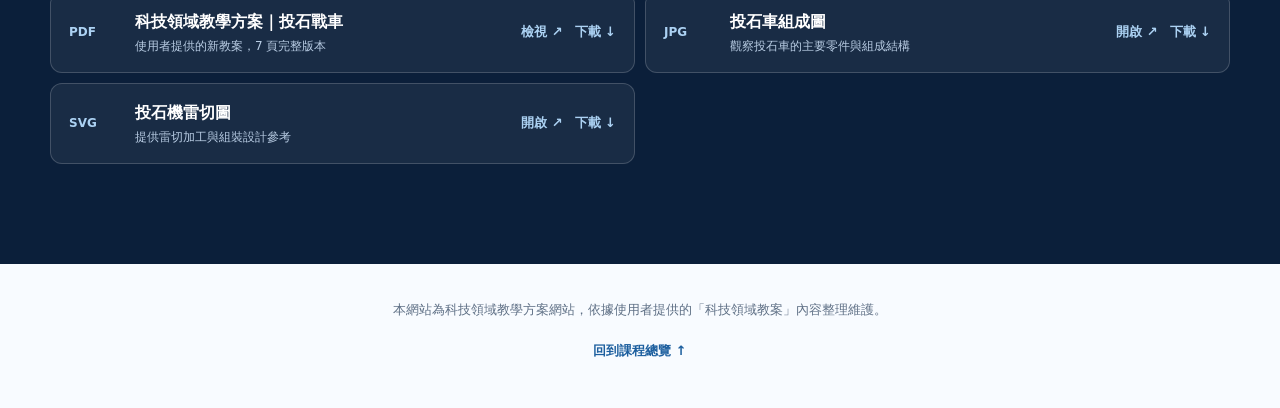
==== commit afdb3772: "Add lesson plan view and download links Co-authored-by: Manus <dev-agent@manus.ai>" ====
--- a/index.html
+++ b/index.html
@@ -93,7 +93,7 @@
 
       <section class="section section-anchor" id="assessment"><div class="section-heading"><p class="eyebrow">評量方式</p><h2>從作品、紀錄到學習歷程</h2><p>評量兼顧實作表現、紀錄表內容與學生的個人反思及團隊合作。</p></div><div class="assessment-grid"><article class="rubric-card"><span class="rubric-icon">實作</span><h3>實作評量</h3><p>檢視投石戰車組裝完成度，以及手工具與材料的安全操作。</p><small>證據：作品檢查、教師觀察</small></article><article class="rubric-card"><span class="rubric-icon">紀錄</span><h3>紀錄表評量</h3><p>檢核電腦模擬與實驗結果評估的數據是否完整、清楚且能支持結論。</p><small>證據：模擬紀錄、實驗結果評估表</small></article><article class="rubric-card"><span class="rubric-icon">歷程</span><h3>歷程評量</h3><p>觀察學生是否能分享製作心得、接受回饋並說明團隊的調整策略。</p><small>證據：自評、互評與小組分享</small></article></div></section>
 
-      <section class="section section-dark section-anchor" id="worksheets"><div class="section-heading section-heading-narrow worksheet-heading on-dark"><p class="eyebrow">教材附件</p><h2>新教案與教學用圖</h2><p>以下提供本次更新的完整教案 PDF，以及投石車組成圖與雷切圖供課堂使用。</p></div><div class="resource-list"><a class="resource-item" href="assets/科技領域教案.pdf" target="_blank" rel="noreferrer"><span class="file-type">PDF</span><span><b>科技領域教學方案｜投石戰車</b><small>使用者提供的新教案，7 頁完整版本</small></span><span>開啟 ↗</span></a><div class="resource-item resource-item-with-actions"><span class="file-type">JPG</span><span><b>投石車組成圖</b><small>觀察投石車的主要零件與組成結構</small></span><span class="resource-actions"><a href="assets/投石車組成圖.jpg" target="_blank" rel="noreferrer">開啟 ↗</a><a href="assets/投石車組成圖.jpg" download>下載 ↓</a></span></div><div class="resource-item resource-item-with-actions"><span class="file-type">SVG</span><span><b>投石機雷切圖</b><small>提供雷切加工與組裝設計參考</small></span><span class="resource-actions"><a href="assets/投石機雷切圖V3.svg" target="_blank" rel="noreferrer">開啟 ↗</a><a href="assets/投石機雷切圖V3.svg" download>下載 ↓</a></span></div></div></section>
+      <section class="section section-dark section-anchor" id="worksheets"><div class="section-heading section-heading-narrow worksheet-heading on-dark"><p class="eyebrow">教材附件</p><h2>新教案與教學用圖</h2><p>以下提供本次更新的完整教案 PDF，以及投石車組成圖與雷切圖供課堂使用。</p></div><div class="resource-list"><div class="resource-item resource-item-with-actions"><span class="file-type">PDF</span><span><b>科技領域教學方案｜投石戰車</b><small>使用者提供的新教案，7 頁完整版本</small></span><span class="resource-actions"><a href="assets/科技領域教案.pdf" target="_blank" rel="noreferrer">檢視 ↗</a><a href="assets/科技領域教案.pdf" download>下載 ↓</a></span></div><div class="resource-item resource-item-with-actions"><span class="file-type">JPG</span><span><b>投石車組成圖</b><small>觀察投石車的主要零件與組成結構</small></span><span class="resource-actions"><a href="assets/投石車組成圖.jpg" target="_blank" rel="noreferrer">開啟 ↗</a><a href="assets/投石車組成圖.jpg" download>下載 ↓</a></span></div><div class="resource-item resource-item-with-actions"><span class="file-type">SVG</span><span><b>投石機雷切圖</b><small>提供雷切加工與組裝設計參考</small></span><span class="resource-actions"><a href="assets/投石機雷切圖V3.svg" target="_blank" rel="noreferrer">開啟 ↗</a><a href="assets/投石機雷切圖V3.svg" download>下載 ↓</a></span></div></div></section>
     </main>
     <footer class="site-footer"><p>本網站為科技領域教學方案網站，依據使用者提供的「科技領域教案」內容整理維護。</p><a href="#overview">回到課程總覽 ↑</a></footer>
     <script src="script.js"></script>
